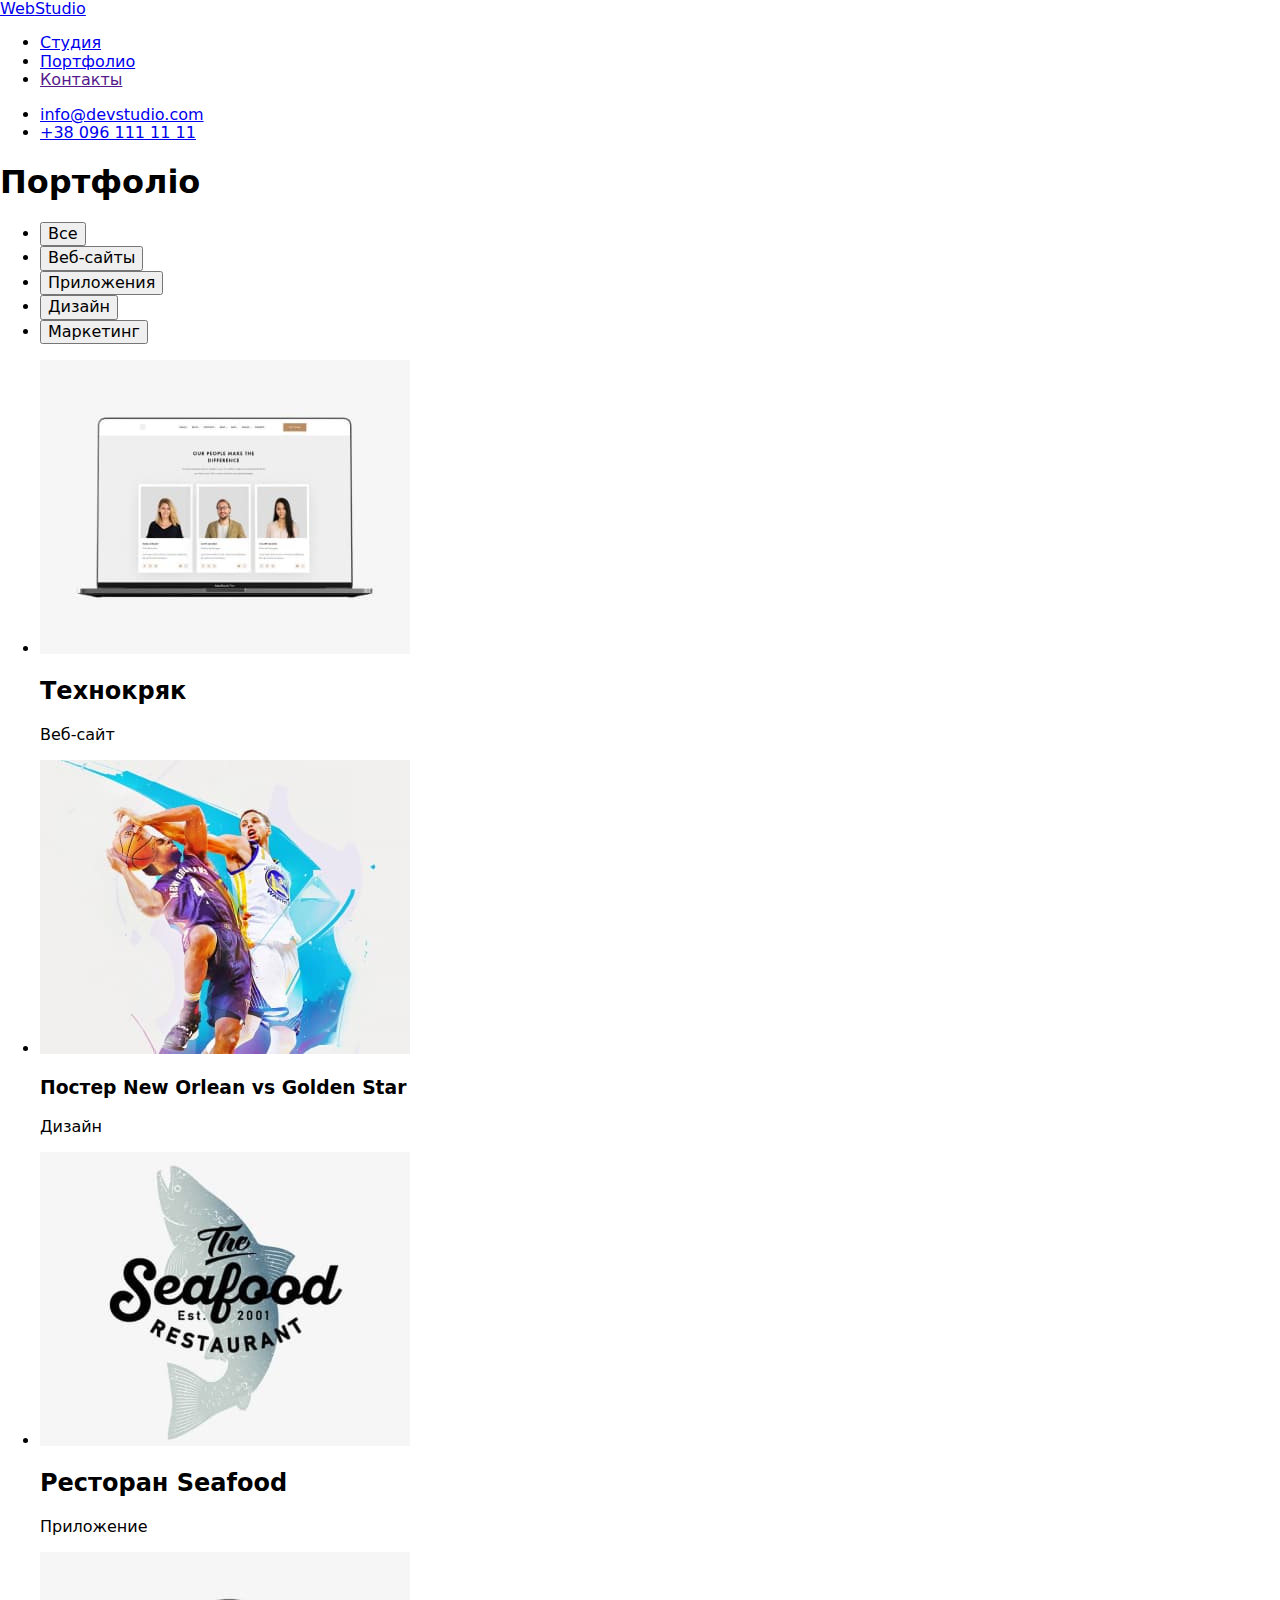
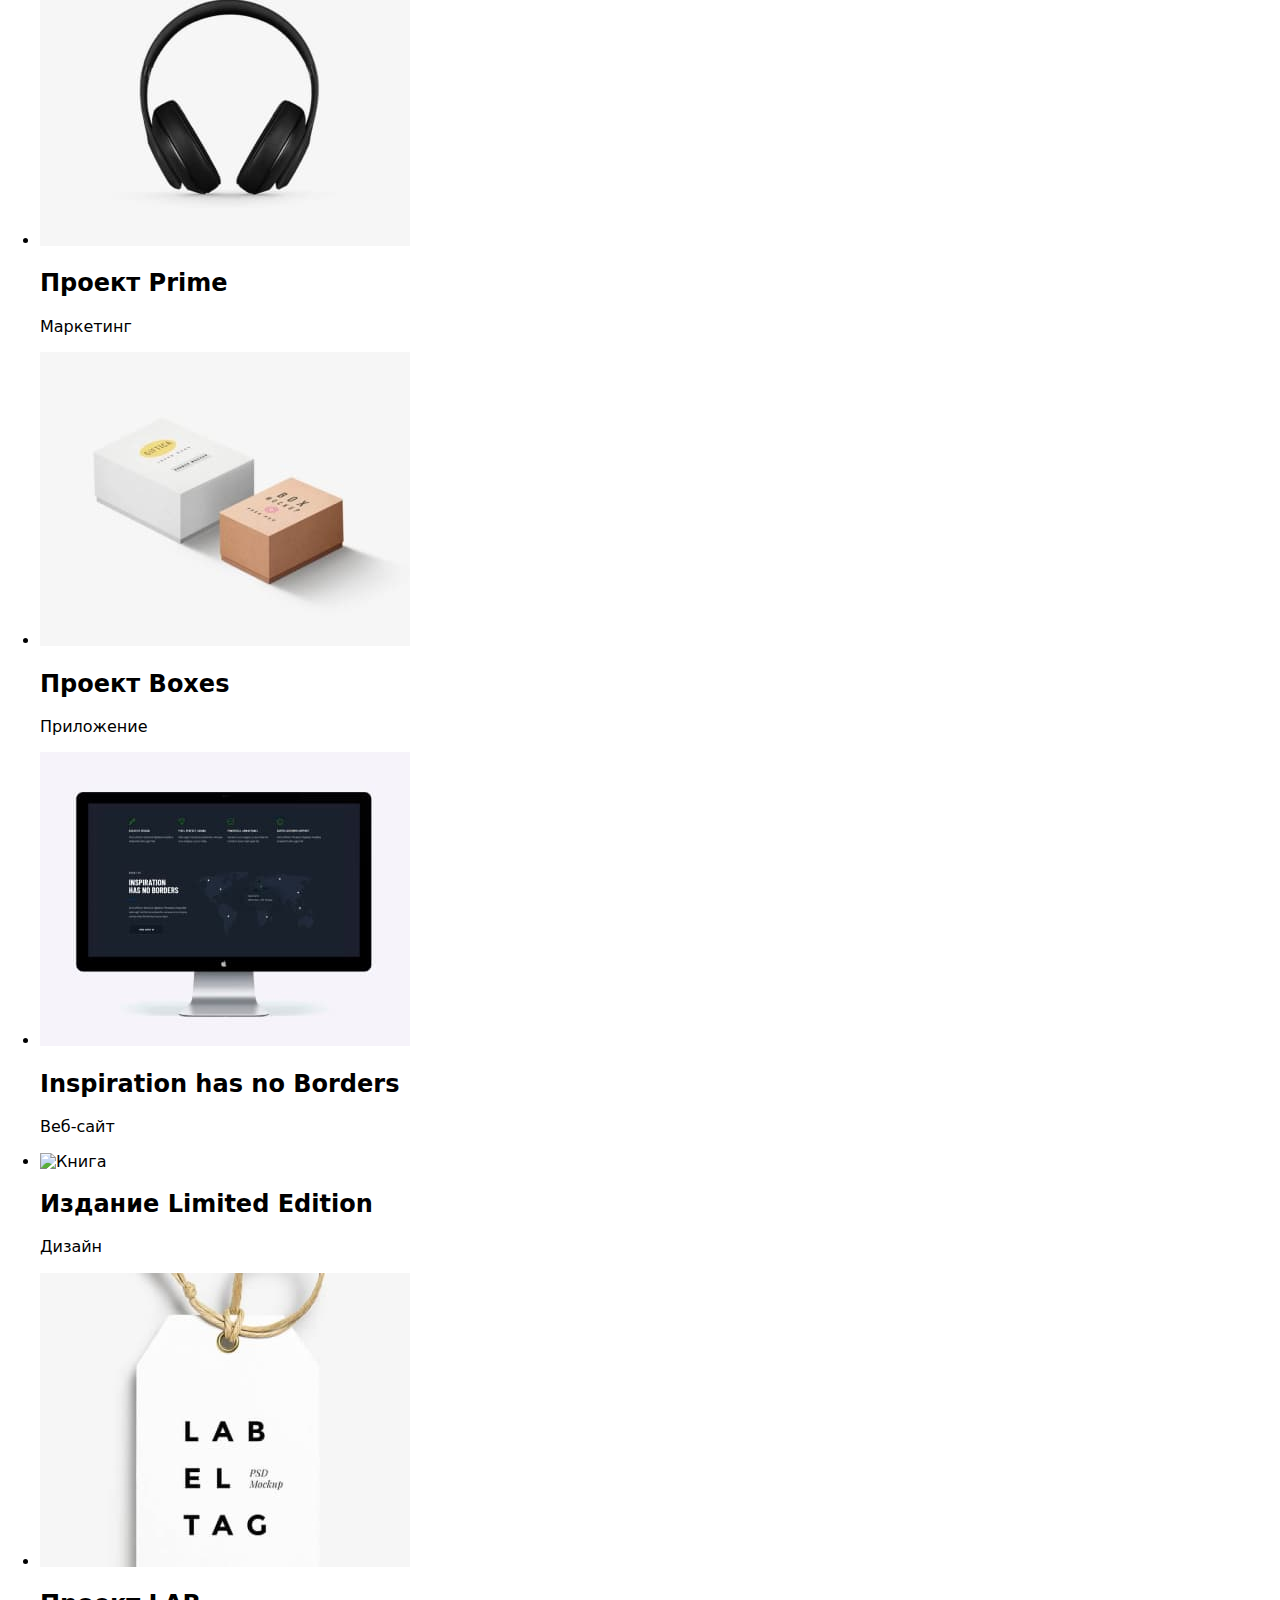
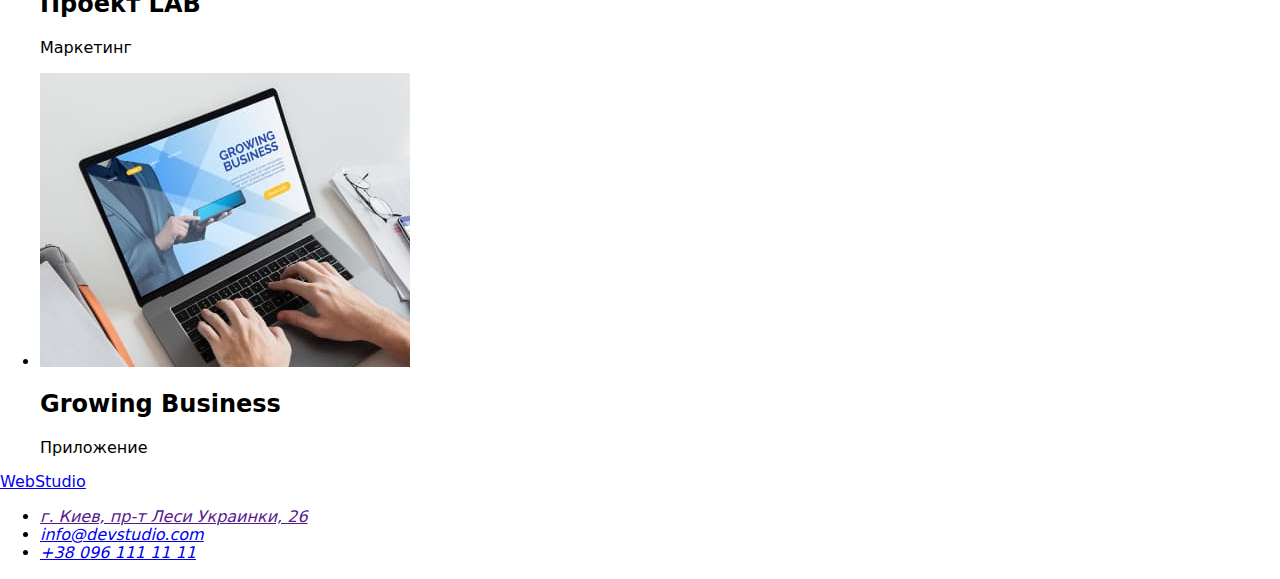
==== portfolio.html @ 161728a3 "Create portfolio.html" ====
<!DOCTYPE html>
<html lang="ru">
  <head>
    <link
      rel="stylesheet"
      href="https://cdn.jsdelivr.net/npm/modern-normalize@1.1.0/modern-normalize.css"
    />
    <link
      rel="stylesheet"
      href="https://cdn.jsdelivr.net/npm/modern-normalize@1.1.0/modern-normalize.css"
    />
    <link rel="preconnect" href="https://fonts.googleapis.com" />
    <link rel="preconnect" href="https://fonts.gstatic.com" crossorigin />
    <link
      href="https://fonts.googleapis.com/css2?family=Raleway:wght@700&family=Roboto:wght@400;500;700;900&display=swap"
      rel="stylesheet"
    />
    <meta charset="UTF-8" />
    <meta http-equiv="X-UA-Compatible" content="IE=edge" />
    <meta name="viewport" content="width=device-width, initial-scale=1.0" />
    <title>Портфолио</title>
    <link rel="stylesheet" href="./css/style.css" />
  </head>
  <body>
    <!--Шапка-->
    <header class="header-page">
      <div class="container main-nav">
        <a class="logo" href="./index.html"
          >Web<span class="logo-black">Studio</span></a
        >
        <nav class="nav">
          <ul class="site-nav">
            <li class="item">
              <a class="site-nav-link" href="./index.html">Студия</a>
            </li>
            <li class="item">
              <a class="site-nav-link current" href="./portfolio.html"
                >Портфолио</a
              >
            </li>
            <li class="item"><a class="site-nav-link" href="">Контакты</a></li>
          </ul>
        </nav>
        <ul class="header-contacts">
          <li class="header-contacts-item">
            <a class="header-contacts-link" href="maito:info@devstudio.com"
              >info@devstudio.com</a
            >
          </li>
          <li class="header-contacts-item">
            <a class="header-contacts-link" href="tel:+380961111111"
              >+38 096 111 11 11</a
            >
          </li>
        </ul>
      </div>
    </header>
    <!--Main-->
    <main>
      <!--Навигация-->
      <section class="section">
        <div class="container">
          <h1 class="visually-hidden">Портфоліо</h1>
          <ul class="navigation">
            <li class="navigation-space">
              <button class="navigation-btn" type="button">Все</button>
            </li>
            <li class="navigation-space">
              <button class="navigation-btn" type="button">Веб-сайты</button>
            </li>
            <li class="navigation-space">
              <button class="navigation-btn" type="button">Приложения</button>
            </li>
            <li class="navigation-space">
              <button class="navigation-btn" type="button">Дизайн</button>
            </li>
            <li class="navigation-space">
              <button class="navigation-btn" type="button">Маркетинг</button>
            </li>
          </ul>
          <ul class="services">
            <li class="services-item">
              <img
                src="./image/portfolio/techno.jpg"
                alt="Технокряк"
                width="370"
              />
              <div class="services-content">
                <h2 class="title-portfolio">Технокряк</h2>
                <p class="portfolio-services">Веб-сайт</p>
              </div>
            </li>
            <li class="services-item">
              <img
                src="./image/portfolio/Poster.jpg"
                alt="Постер"
                width="370"
              />
              <div class="services-content">
                <h3 class="title-portfolio">
                  Постер New Orlean vs Golden Star
                </h3>
                <p>Дизайн</p>
              </div>
            </li>
            <li class="services-item">
              <img
                src="./image/portfolio/seafood.jpg"
                alt="Ресторан"
                width="370"
              />
              <div class="services-content">
                <h2 class="title-portfolio">Ресторан Seafood</h2>
                <p class="portfolio-services">Приложение</p>
              </div>
            </li>
            <li class="services-item">
              <img
                src="./image/portfolio/prime.jpg"
                alt="Наушники"
                width="370"
              />
              <div class="services-content">
                <h2 class="title-portfolio">Проект Prime</h2>
                <p class="portfolio-services">Маркетинг</p>
              </div>
            </li>
            <li class="services-item">
              <img
                src="./image/portfolio/boxes.jpg"
                alt="Коробка"
                width="370"
              />
              <div class="services-content">
                <h2 class="title-portfolio">Проект Boxes</h2>
                <p class="portfolio-services">Приложение</p>
              </div>
            </li>
            <li class="services-item">
              <img
                src="./image/portfolio/inspiration.jpg"
                alt="Компютер"
                width="370"
              />
              <div class="services-content">
                <h2 class="title-portfolio">Inspiration has no Borders</h2>
                <p class="portfolio-services">Веб-сайт</p>
              </div>
            </li>
            <li class="services-item">
              <img
                src="./image/portfolio/limited-edition.jpg"
                alt="Книга"
                width="370"
              />
              <div class="services-content">
                <h2 class="title-portfolio">Издание Limited Edition</h2>
                <p class="portfolio-services">Дизайн</p>
              </div>
            </li>
            <li class="services-item">
              <img src="./image/portfolio/Lab.jpg" alt="Lab" width="370" />
              <div class="services-content">
                <h2 class="title-portfolio">Проект LAB</h2>
                <p class="portfolio-services">Маркетинг</p>
              </div>
            </li>
            <li class="services-item">
              <img
                src="./image/portfolio/growing-business.jpg"
                alt="ноутбук"
                width="370"
              />
              <div class="services-content">
                <h2 class="title-portfolio">Growing Business</h2>
                <p class="portfolio-services">Приложение</p>
              </div>
            </li>
          </ul>
        </div>
      </section>
    </main>
    <!--Футер-->
    <footer class="footer">
      <div class="container">
        <a class="logo" href="./index.html"
          >Web<span class="logo-white">Studio</span></a
        >
        <address class="address">
          <ul class="address-list">
            <li class="address-item">
              <a class="address-a" href="">г. Киев, пр-т Леси Украинки, 26</a>
            </li>
            <li class="address-item">
              <a class="contacts-a" href="maito:info@devstudio.com"
                >info@devstudio.com</a
              >
            </li>
            <li class="address-item">
              <a class="contacts-a" href="tel:+380961111111"
                >+38 096 111 11 11</a
              >
            </li>
          </ul>
        </address>
      </div>
    </footer>
  </body>
</html>
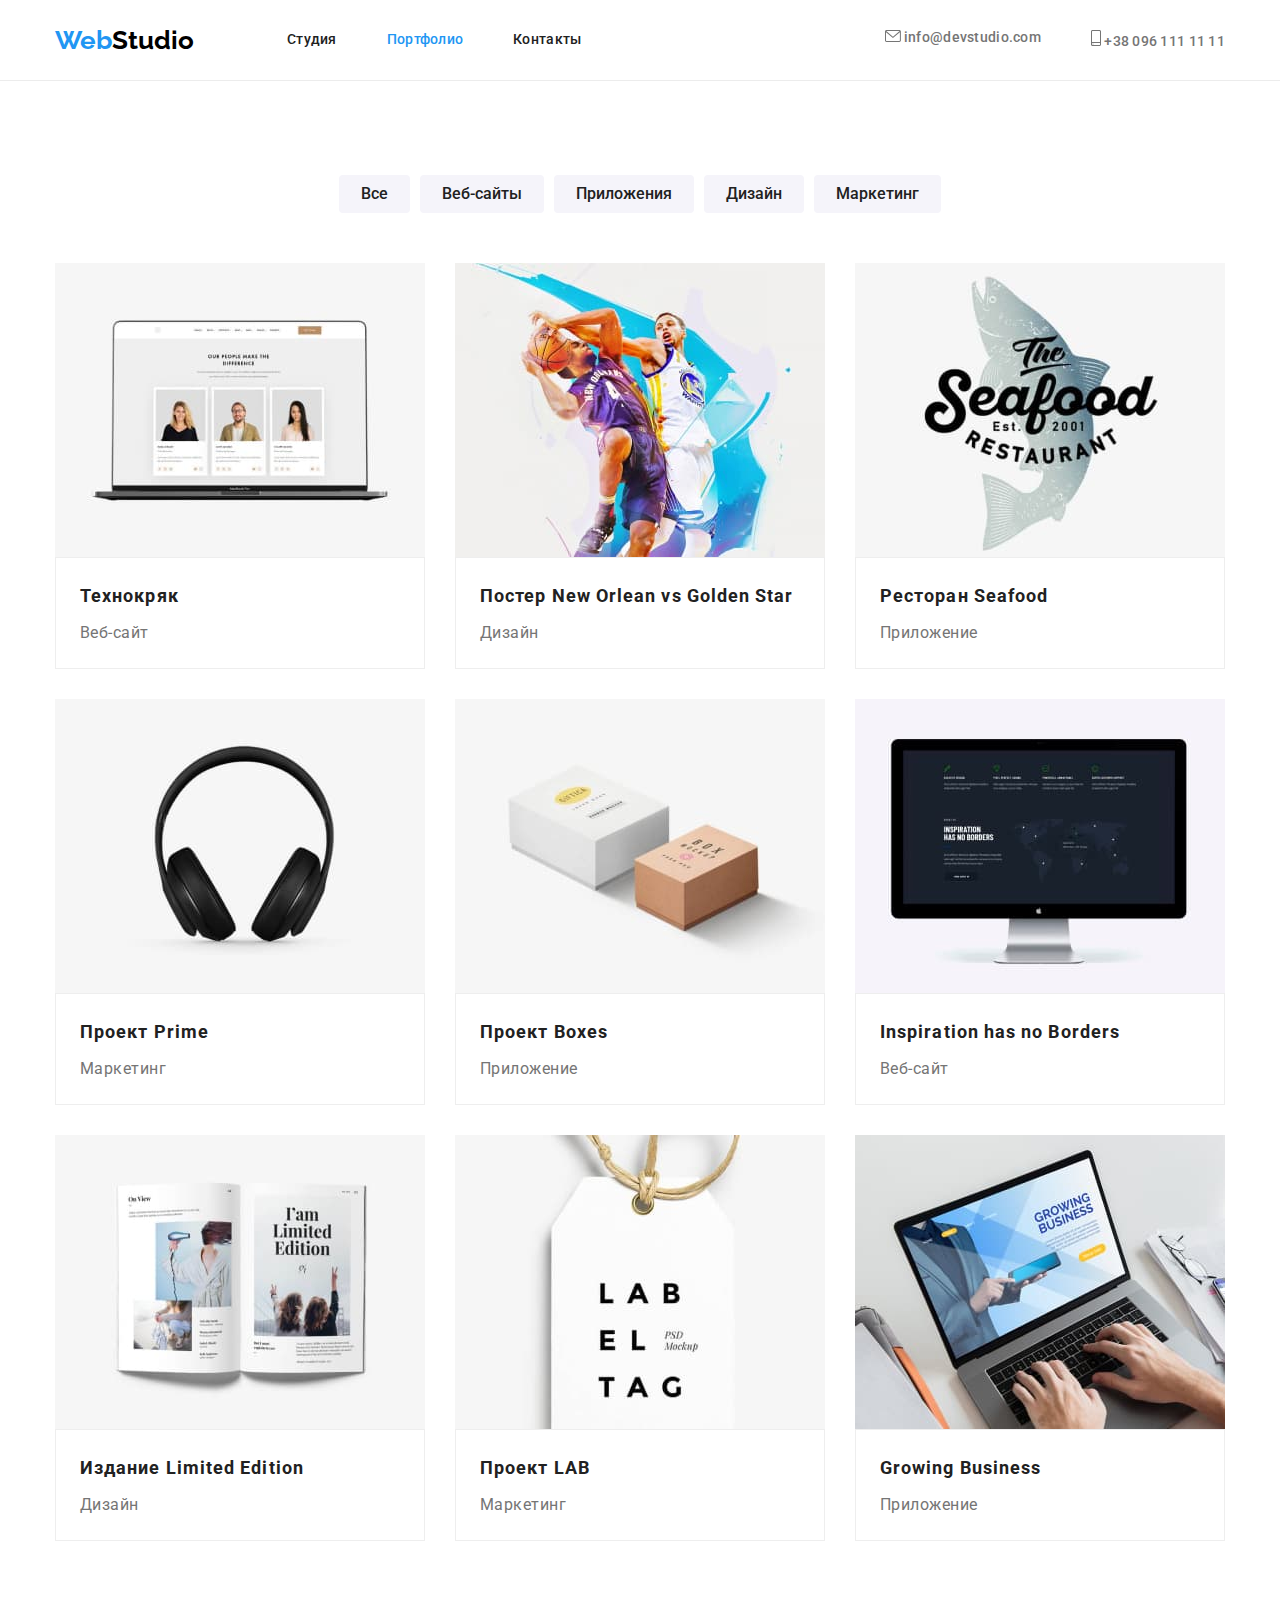
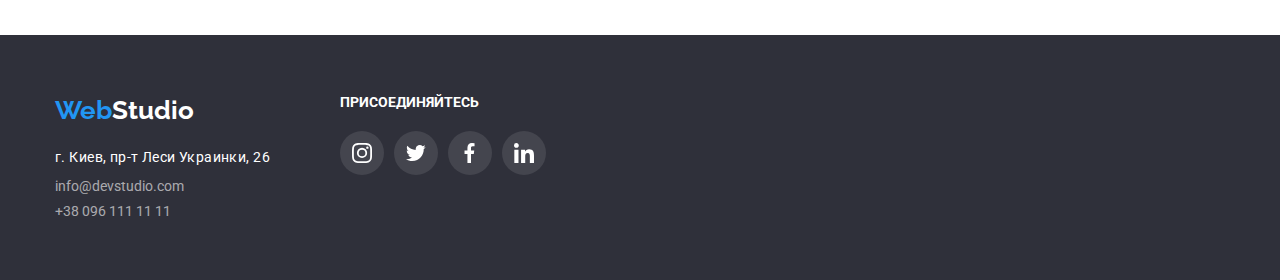
==== commit 6c3dfa6b: "Update portfolio.html" ====
--- a/portfolio.html
+++ b/portfolio.html
@@ -44,13 +44,19 @@
         <ul class="header-contacts">
           <li class="header-contacts-item">
             <a class="header-contacts-link" href="maito:info@devstudio.com"
-              >info@devstudio.com</a
-            >
+              ><svg class="icon-mail" width="16" height="12">
+                <use href="./image/icon.svg#icon-mail"></use>
+              </svg>
+              info@devstudio.com
+            </a>
           </li>
           <li class="header-contacts-item">
-            <a class="header-contacts-link" href="tel:+380961111111"
-              >+38 096 111 11 11</a
-            >
+            <a class="header-contacts-link" href="tel:+380961111111">
+              <svg class="icon-smartphone" width="10" height="16">
+                <use href="./image/icon.svg#icon-smartphone"></use>
+              </svg>
+              +38 096 111 11 11
+            </a>
           </li>
         </ul>
       </div>
@@ -80,101 +86,120 @@
           </ul>
           <ul class="services">
             <li class="services-item">
-              <img
-                src="./image/portfolio/techno.jpg"
-                alt="Технокряк"
-                width="370"
-              />
-              <div class="services-content">
-                <h2 class="title-portfolio">Технокряк</h2>
-                <p class="portfolio-services">Веб-сайт</p>
-              </div>
-            </li>
-            <li class="services-item">
-              <img
-                src="./image/portfolio/Poster.jpg"
-                alt="Постер"
-                width="370"
-              />
-              <div class="services-content">
-                <h3 class="title-portfolio">
-                  Постер New Orlean vs Golden Star
-                </h3>
-                <p>Дизайн</p>
-              </div>
-            </li>
-            <li class="services-item">
-              <img
-                src="./image/portfolio/seafood.jpg"
-                alt="Ресторан"
-                width="370"
-              />
-              <div class="services-content">
-                <h2 class="title-portfolio">Ресторан Seafood</h2>
-                <p class="portfolio-services">Приложение</p>
-              </div>
-            </li>
-            <li class="services-item">
-              <img
-                src="./image/portfolio/prime.jpg"
-                alt="Наушники"
-                width="370"
-              />
-              <div class="services-content">
-                <h2 class="title-portfolio">Проект Prime</h2>
-                <p class="portfolio-services">Маркетинг</p>
-              </div>
-            </li>
-            <li class="services-item">
-              <img
-                src="./image/portfolio/boxes.jpg"
-                alt="Коробка"
-                width="370"
-              />
-              <div class="services-content">
-                <h2 class="title-portfolio">Проект Boxes</h2>
-                <p class="portfolio-services">Приложение</p>
-              </div>
-            </li>
-            <li class="services-item">
-              <img
-                src="./image/portfolio/inspiration.jpg"
-                alt="Компютер"
-                width="370"
-              />
-              <div class="services-content">
-                <h2 class="title-portfolio">Inspiration has no Borders</h2>
-                <p class="portfolio-services">Веб-сайт</p>
-              </div>
-            </li>
-            <li class="services-item">
-              <img
-                src="./image/portfolio/limited-edition.jpg"
-                alt="Книга"
-                width="370"
-              />
-              <div class="services-content">
-                <h2 class="title-portfolio">Издание Limited Edition</h2>
-                <p class="portfolio-services">Дизайн</p>
-              </div>
-            </li>
-            <li class="services-item">
-              <img src="./image/portfolio/Lab.jpg" alt="Lab" width="370" />
-              <div class="services-content">
-                <h2 class="title-portfolio">Проект LAB</h2>
-                <p class="portfolio-services">Маркетинг</p>
-              </div>
-            </li>
-            <li class="services-item">
-              <img
-                src="./image/portfolio/growing-business.jpg"
-                alt="ноутбук"
-                width="370"
-              />
-              <div class="services-content">
-                <h2 class="title-portfolio">Growing Business</h2>
-                <p class="portfolio-services">Приложение</p>
-              </div>
+              <a class="services-link" href="">
+                <img
+                  src="./image/portfolio/techno.jpg"
+                  alt="Технокряк"
+                  width="370"
+                />
+                <div class="services-content">
+                  <h2 class="title-portfolio">Технокряк</h2>
+                  <p class="portfolio-services">Веб-сайт</p>
+                </div>
+              </a>
+            </li>
+            <li class="services-item">
+              <a class="services-link" href="">
+                <img
+                  src="./image/portfolio/Poster.jpg"
+                  alt="Постер"
+                  width="370"
+                />
+                <div class="services-content">
+                  <h3 class="title-portfolio">
+                    Постер New Orlean vs Golden Star
+                  </h3>
+                  <p class="portfolio-services">Дизайн</p>
+                </div>
+              </a>
+            </li>
+            <li class="services-item">
+              <a class="services-link" href=""
+                ><img
+                  src="./image/portfolio/seafood.jpg"
+                  alt="Ресторан"
+                  width="370"
+                />
+                <div class="services-content">
+                  <h2 class="title-portfolio">Ресторан Seafood</h2>
+                  <p class="portfolio-services">Приложение</p>
+                </div>
+              </a>
+            </li>
+
+            <li class="services-item">
+              <a class="services-link" href="">
+                <img
+                  src="./image/portfolio/prime.jpg"
+                  alt="Наушники"
+                  width="370"
+                />
+                <div class="services-content">
+                  <h2 class="title-portfolio">Проект Prime</h2>
+                  <p class="portfolio-services">Маркетинг</p>
+                </div>
+              </a>
+            </li>
+            <li class="services-item">
+              <a class="services-link" href="">
+                <img
+                  src="./image/portfolio/boxes.jpg"
+                  alt="Коробка"
+                  width="370"
+                />
+                <div class="services-content">
+                  <h2 class="title-portfolio">Проект Boxes</h2>
+                  <p class="portfolio-services">Приложение</p>
+                </div></a
+              >
+            </li>
+            <li class="services-item">
+              <a class="services-link" href="">
+                <img
+                  src="./image/portfolio/inspiration.jpg"
+                  alt="Компютер"
+                  width="370"
+                />
+                <div class="services-content">
+                  <h2 class="title-portfolio">Inspiration has no Borders</h2>
+                  <p class="portfolio-services">Веб-сайт</p>
+                </div></a
+              >
+            </li>
+            <li class="services-item">
+              <a class="services-link" href="">
+                <img
+                  src="./image/portfolio/limited-edition.jpg"
+                  alt="Книга"
+                  width="370"
+                />
+                <div class="services-content">
+                  <h2 class="title-portfolio">Издание Limited Edition</h2>
+                  <p class="portfolio-services">Дизайн</p>
+                </div></a
+              >
+            </li>
+            <li class="services-item">
+              <a class="services-link" href="">
+                <img src="./image/portfolio/Lab.jpg" alt="Lab" width="370" />
+                <div class="services-content">
+                  <h2 class="title-portfolio">Проект LAB</h2>
+                  <p class="portfolio-services">Маркетинг</p>
+                </div></a
+              >
+            </li>
+            <li class="services-item">
+              <a class="services-link" href="">
+                <img
+                  src="./image/portfolio/growing-business.jpg"
+                  alt="ноутбук"
+                  width="370"
+                />
+                <div class="services-content">
+                  <h2 class="title-portfolio">Growing Business</h2>
+                  <p class="portfolio-services">Приложение</p>
+                </div></a
+              >
             </li>
           </ul>
         </div>
@@ -182,27 +207,62 @@
     </main>
     <!--Футер-->
     <footer class="footer">
-      <div class="container">
-        <a class="logo" href="./index.html"
-          >Web<span class="logo-white">Studio</span></a
-        >
-        <address class="address">
-          <ul class="address-list">
-            <li class="address-item">
-              <a class="address-a" href="">г. Киев, пр-т Леси Украинки, 26</a>
-            </li>
-            <li class="address-item">
-              <a class="contacts-a" href="maito:info@devstudio.com"
-                >info@devstudio.com</a
-              >
-            </li>
-            <li class="address-item">
-              <a class="contacts-a" href="tel:+380961111111"
-                >+38 096 111 11 11</a
-              >
-            </li>
-          </ul>
-        </address>
+      <div class="container footer-block">
+        <div class="footer-address">
+          <a class="logo" href="./index.html"
+            >Web<span class="logo-white">Studio</span></a
+          >
+          <address class="address">
+            <ul class="address-list">
+              <li class="address-item">
+                <a class="address-a" href="">г. Киев, пр-т Леси Украинки, 26</a>
+              </li>
+              <li class="address-item">
+                <a class="contacts-a" href="maito:info@devstudio.com"
+                  >info@devstudio.com</a
+                >
+              </li>
+              <li class="address-item">
+                <a class="contacts-a" href="tel:+380961111111"
+                  >+38 096 111 11 11</a
+                >
+              </li>
+            </ul>
+          </address>
+        </div>
+        <div class="footer-social">
+          <strong class="strong">ПРИСОЕДИНЯЙТЕСЬ</strong>
+          <ul class="footer-list">
+            <li>
+              <a class="footer-soc-link" href="">
+                <svg width="20" height="20">
+                  <use href="./image/icon.svg#icon-instagram"></use>
+                </svg>
+              </a>
+            </li>
+            <li>
+              <a class="footer-soc-link" href="">
+                <svg width="20" height="20">
+                  <use href="./image/icon.svg#icon-twiter"></use>
+                </svg>
+              </a>
+            </li>
+            <li>
+              <a class="footer-soc-link" href="">
+                <svg width="20" height="20">
+                  <use href="./image/icon.svg#icon-facebook"></use>
+                </svg>
+              </a>
+            </li>
+            <li>
+              <a class="footer-soc-link" href="">
+                <svg width="20" height="20">
+                  <use href="./image/icon.svg#icon-linkedin"></use>
+                </svg>
+              </a>
+            </li>
+          </ul>
+        </div>
       </div>
     </footer>
   </body>
--- a/css/style.css
+++ b/css/style.css
@@ -0,0 +1,467 @@
+:root {
+  --primary-text-color: #757575;
+  --title-text-color: #212121;
+  --accent-color: #2196f3;
+  --primary-white-color: #ffffff;
+  --background-color-secondary: #2f303a;
+  --bachgroun-button-portfolio: #f5f4fa;
+  --section-services-gap: 30px;
+  --icon-background: #afb1b8;
+}
+body {
+  font-family: Roboto, sans-serif;
+  font-size: 14px;
+  line-height: 1.14;
+
+  color: var(--primary-text-color);
+  background-color: var(--primary-white-color);
+}
+h1,
+h2,
+h3,
+h4,
+ul,
+li,
+p {
+  margin-top: 0px;
+  margin-bottom: 0px;
+}
+img {
+  display: block;
+  max-width: 100%;
+  height: auto;
+}
+a {
+  text-decoration: none;
+}
+ul {
+  list-style: none;
+  padding: 0px;
+  margin: 0px;
+}
+
+.container {
+  width: 1200px;
+  margin: 0px auto;
+  padding: 0px 15px;
+}
+.section {
+  padding-top: 94px;
+  padding-bottom: 94px;
+}
+.header-page {
+  border-bottom-width: 1px;
+  border-bottom-style: solid;
+  border-bottom-color: #ececec;
+}
+.main-nav {
+  display: flex;
+  align-items: center;
+  justify-content: flex-start;
+}
+
+.logo {
+  color: var(--accent-color);
+  font-family: Raleway, sans-serif;
+  font-weight: 700;
+  font-size: 26px;
+  line-height: 1.19;
+}
+.logo-black {
+  color: #000000;
+}
+.logo-white {
+  color: var(--primary-white-color);
+}
+
+/* ---------site nav--------- */
+.nav {
+  margin-left: 93px;
+}
+.site-nav {
+  display: flex;
+}
+.site-nav .item:not(:last-child) {
+  margin-right: 50px;
+}
+.site-nav-link {
+  display: block;
+  padding-top: 32px;
+  padding-bottom: 32px;
+
+  color: var(--title-text-color);
+  font-weight: 500;
+  letter-spacing: 0.02em;
+}
+.site-nav-link:hover,
+.site-nav-link:focus {
+  color: var(--accent-color);
+}
+
+.site-nav-link.current {
+  color: var(--accent-color);
+}
+/* -----------ICON------------ */
+.icon-mail,
+.icon-smartphone {
+  fill: currentColor;
+}
+.icon-list {
+  display: flex;
+  justify-content: center;
+}
+.icon-link {
+  display: flex;
+  justify-content: center;
+  align-items: center;
+  margin-top: 10px;
+  border-radius: 22px;
+  height: 44px;
+  width: 44px;
+  background-color: var(--primary-white-color);
+  fill: var(--icon-background);
+}
+.icon-link:not(:last-child) {
+  margin-right: 16px;
+}
+
+.icon-link:hover,
+.icon-link:focus {
+  fill: var(--primary-white-color);
+  background-color: var(--accent-color);
+}
+
+/* Header contacts */
+.header-contacts {
+  display: flex;
+  margin-left: auto;
+}
+
+.header-contacts-item:not(:first-child) {
+  margin-left: 50px;
+}
+.header-contacts-link {
+  color: var(--primary-text-color);
+  font-weight: 500;
+  letter-spacing: 0.02em;
+}
+.header-contacts-link:hover,
+.header-contacts-link:focus {
+  color: var(--accent-color);
+}
+
+/* Заказ услуг */
+.order {
+  max-width: 1600px;
+  height: 600px;
+  margin-left: auto;
+  margin-right: auto;
+  /* background: var(--background-color-secondary); */
+  background-image: linear-gradient(
+      to right,
+      rgba(47, 48, 58, 0.4),
+      rgba(47, 48, 58, 0.4)
+    ),
+    url(../image/hero.jpg);
+
+  background-size: cover;
+  background-repeat: no-repeat;
+  background-position: center;
+
+  text-align: center;
+  padding-top: 200px;
+  padding-bottom: 200px;
+}
+
+.hero-title {
+  font-weight: 900;
+  font-size: 44px;
+  line-height: 1.36;
+  letter-spacing: 0.06em;
+  text-transform: uppercase;
+  color: var(--primary-white-color);
+}
+
+.order-btn {
+  background: var(--accent-color);
+  width: 200px;
+  height: 50px;
+  box-shadow: 0px 4px 4px rgba(0, 0, 0, 0.15);
+  border-radius: 4px;
+  border: none;
+  cursor: pointer;
+  color: var(--primary-white-color);
+  font-weight: 700;
+  font-size: 16px;
+  line-height: 30px;
+  margin-top: 30px;
+}
+
+/* наше преимущество------ */
+.visually-hidden {
+  position: absolute;
+  width: 1px;
+  height: 1px;
+  margin: -1px;
+  padding: 0;
+  overflow: hidden;
+  border: 0;
+  clip: rect(0 0 0 0);
+}
+.section-title {
+  color: var(--title-text-color);
+  font-weight: 700;
+  font-size: 36px;
+  line-height: 1.17;
+  text-align: center;
+  letter-spacing: 0.03em;
+  margin-bottom: 50px;
+}
+
+.features {
+  display: flex;
+}
+.features-item {
+  flex-basis: calc(100% / 4);
+}
+.features-item::before {
+  display: block;
+  content: "";
+  background-color: var(--bachgroun-button-portfolio);
+  background-repeat: no-repeat;
+  background-size: 70px 70px;
+  background-position: center;
+  height: 120px;
+  border-radius: 4px;
+}
+.features-item:nth-child(1)::before {
+  background-image: url(../image/features1.png);
+}
+.features-item:nth-child(2)::before {
+  background-image: url(../image/features2.png);
+}
+.features-item:nth-child(3)::before {
+  background-image: url(../image/features3.png);
+}
+.features-item:nth-child(4)::before {
+  background-image: url(../image/features4.png);
+}
+
+.features-item:not(:last-child) {
+  margin-right: var(--section-services-gap);
+}
+.features-title {
+  color: var(--title-text-color);
+  font-weight: 700;
+  letter-spacing: 0.03em;
+  text-transform: uppercase;
+}
+.description {
+  line-height: 1.71;
+  letter-spacing: 0.03em;
+  margin-top: 10px;
+}
+/* Чем мы занимаемся */
+.work-section {
+  padding-top: 0px;
+}
+.work {
+  display: flex;
+}
+.work-item:not(:last-child) {
+  margin-right: 30px;
+}
+
+/* Наша команда */
+.section-team {
+  padding: 94px 0px;
+  background: var(--bachgroun-button-portfolio);
+}
+.team {
+  display: flex;
+}
+.team-item:not(:last-child) {
+  margin-right: 30px;
+}
+
+.team-item {
+  background: var(--primary-white-color);
+  box-shadow: 0px 1px 3px rgba(0, 0, 0, 0.12), 0px 1px 1px rgba(0, 0, 0, 0.14),
+    0px 2px 1px rgba(0, 0, 0, 0.2);
+  border-radius: 0px 0px 4px 4px;
+}
+
+.team-container {
+  padding-top: 30px;
+  padding-bottom: 30px;
+}
+.team-title {
+  color: var(--title-text-color);
+  font-weight: 500;
+  font-size: 16px;
+  line-height: 1.19;
+  text-align: center;
+  letter-spacing: 0.03em;
+}
+.team-profession {
+  font-size: 16px;
+  line-height: 1.19;
+  text-align: center;
+  letter-spacing: 0.03em;
+
+  margin-top: 10px;
+}
+/*--------Постоянные клиенты--------  */
+.klient-list {
+  display: flex;
+  justify-content: center;
+}
+.klient-item:not(:last-child) {
+  margin-right: 30px;
+}
+.klient-link {
+  display: flex;
+  justify-content: center;
+  align-items: center;
+  width: 170px;
+  height: 92px;
+  border: 1px solid var(--icon-background);
+  border-radius: 4px;
+  color: var(--icon-background);
+  fill: currentColor;
+}
+.klient-link:focus,
+.klient-link:hover {
+  fill: var(--accent-color);
+  border-color: var(--accent-color);
+}
+/* ----------------Футер---------- */
+.footer {
+  padding-top: 60px;
+  padding-bottom: 60px;
+  background-color: var(--background-color-secondary);
+}
+.footer-block {
+  display: flex;
+}
+.footer-address {
+  margin-right: 70px;
+}
+.strong {
+  color: var(--primary-white-color);
+}
+.footer-list {
+  display: flex;
+  margin-top: 20px;
+}
+
+.footer-soc-link {
+  display: flex;
+  justify-content: center;
+  align-items: center;
+  margin-right: 10px;
+  border-radius: 22px;
+  height: 44px;
+  width: 44px;
+  fill: var(--primary-white-color);
+  background-color: rgba(255, 255, 255, 0.1);
+}
+
+.footer-soc-link:hover,
+.footer-soc-link:focus {
+  background-color: var(--accent-color);
+}
+
+.address {
+  margin-top: 20px;
+  font-style: inherit;
+}
+.address-list {
+}
+.address-item:not(:first-child) {
+  margin-top: 9px;
+}
+.address-a {
+  line-height: 1.71;
+  letter-spacing: 0.03em;
+  color: var(--primary-white-color);
+}
+.contacts-a {
+  color: rgba(255, 255, 255, 0.6);
+  font-style: normal;
+}
+
+/* Portfolio */
+
+.navigation {
+  display: flex;
+  justify-content: center;
+  margin-bottom: 50px;
+}
+
+.navigation-btn {
+  padding: 6px 22px;
+  font-weight: 500;
+  font-size: 16px;
+  line-height: 1.62;
+  color: var(--title-text-color);
+  background: var(--bachgroun-button-portfolio);
+  border: none;
+  border-radius: 4px;
+  text-align: center;
+  cursor: pointer;
+}
+
+.navigation-btn:focus,
+.navigation-btn:hover {
+  background-color: var(--accent-color);
+  color: var(--primary-white-color);
+  box-shadow: 0px 3px 1px rgba(0, 0, 0, 0.1), 0px 1px 2px rgba(0, 0, 0, 0.08),
+    0px 2px 2px rgba(0, 0, 0, 0.12);
+}
+.navigation-space:not(:last-child) {
+  margin-right: 10px;
+}
+
+.services {
+  display: flex;
+  flex-wrap: wrap;
+  margin-left: calc(-1 * var(--section-services-gap));
+  margin-top: calc(-1 * var(--section-services-gap));
+  /* filter: drop-shadow(0px 4px 4px rgba(0, 0, 0, 0.25)); */
+}
+
+.services-item {
+  flex-basis: calc(100% / 3 - var(--section-services-gap));
+  margin-left: var(--section-services-gap);
+  margin-top: var(--section-services-gap);
+}
+.services-link {
+}
+.services-link:hover,
+.services-link:focus {
+  display: block;
+  box-sizing: border-box;
+  box-shadow: 0px 1px 1px rgb(0 0 0 / 12%), 0px 4px 4px rgb(0 0 0 / 6%),
+    1px 4px 6px rgb(0 0 0 / 16%);
+}
+.services-content {
+  padding: 20px 24px;
+  border: 1px solid #eeeeee;
+}
+
+.title-portfolio {
+  font-weight: 700;
+  font-size: 18px;
+  line-height: 2;
+  letter-spacing: 0.06em;
+  color: var(--title-text-color);
+}
+
+.portfolio-services {
+  font-size: 16px;
+  line-height: 1.88;
+  letter-spacing: 0.03em;
+  margin-top: 4px;
+  color: var(--primary-text-color);
+}
